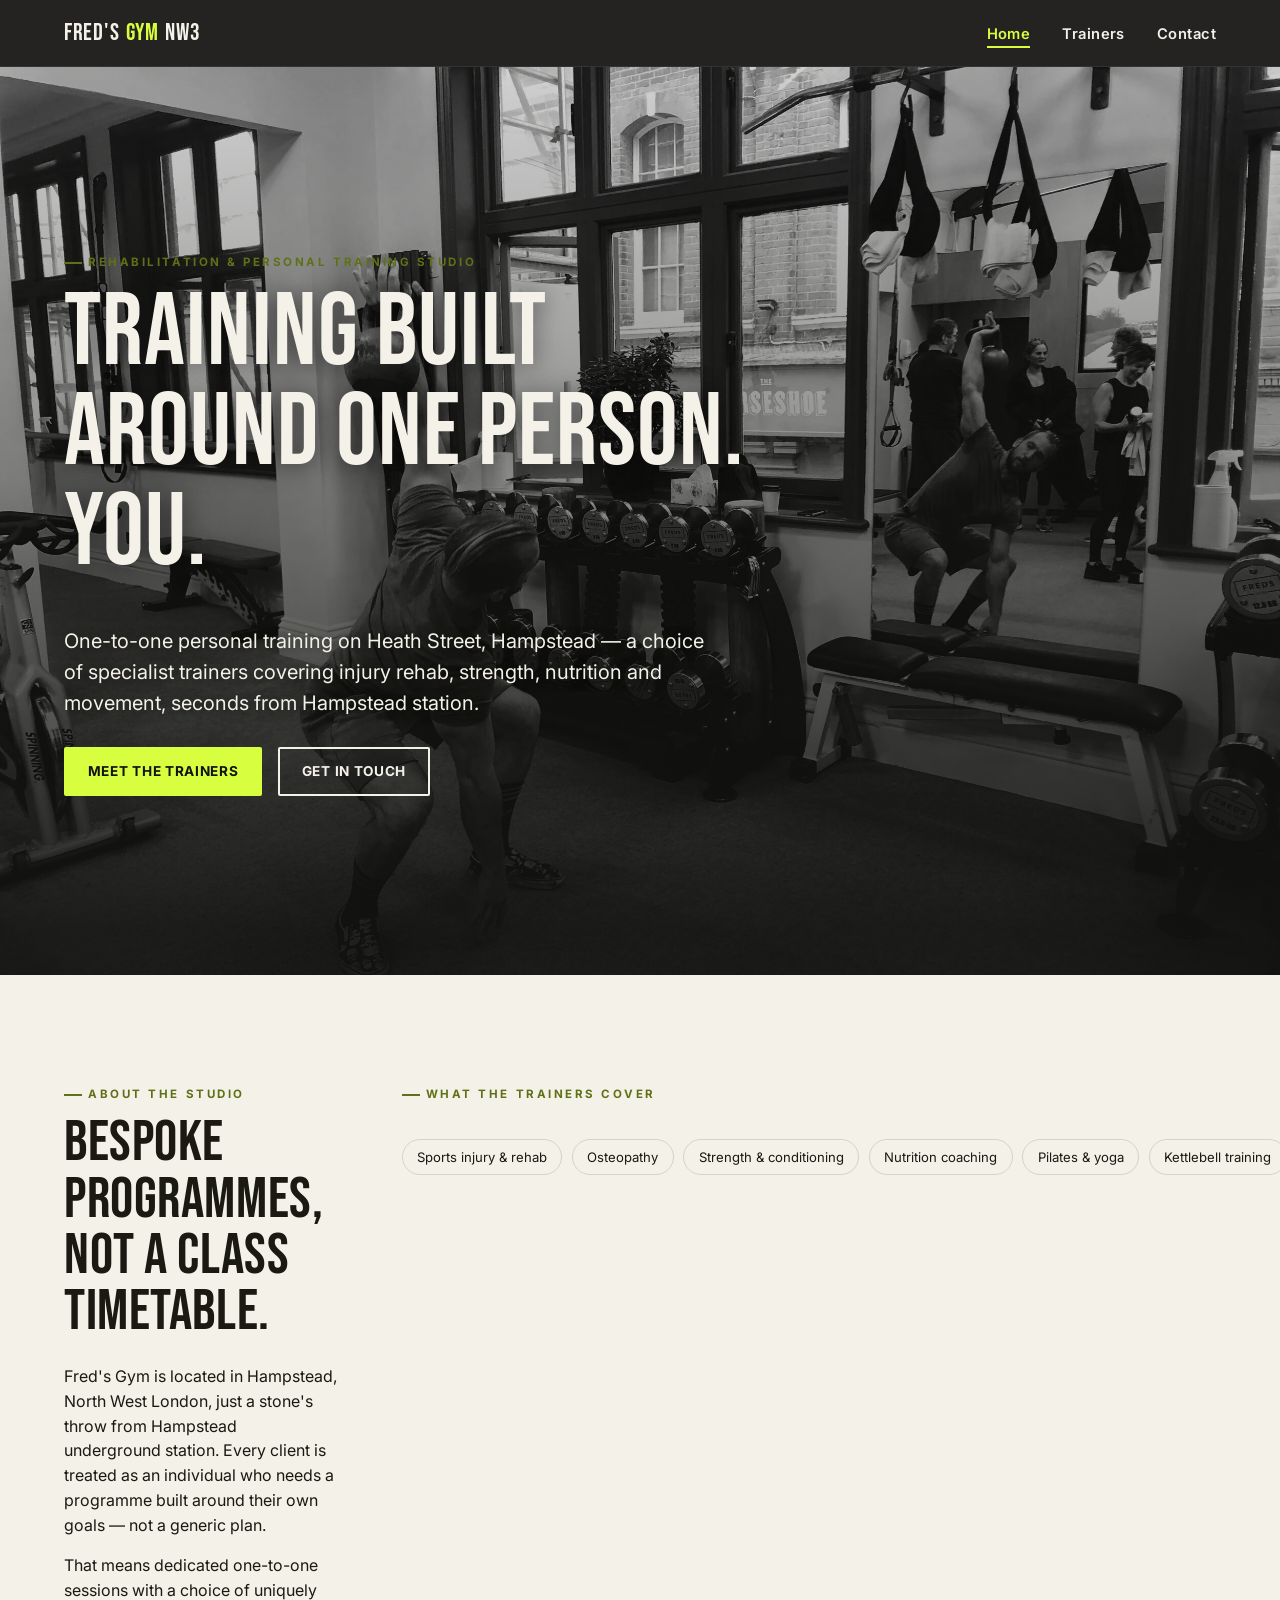
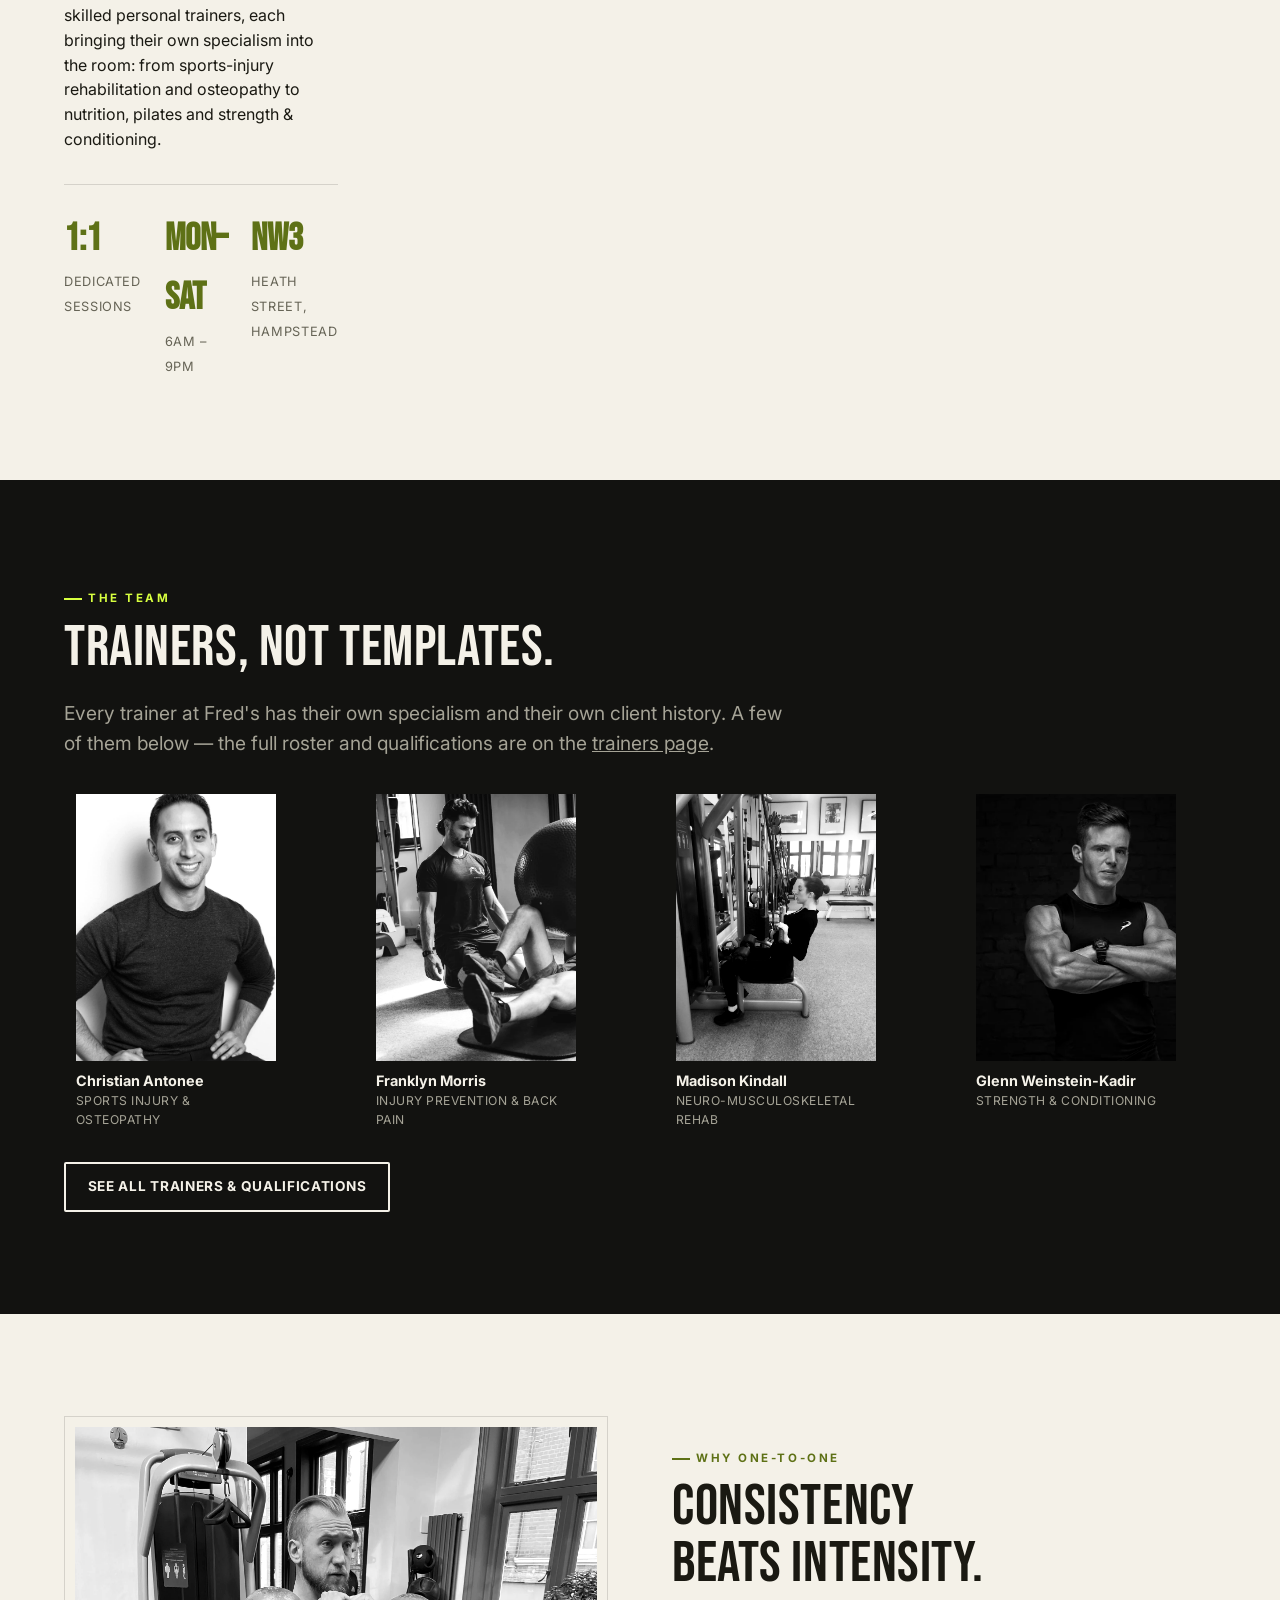
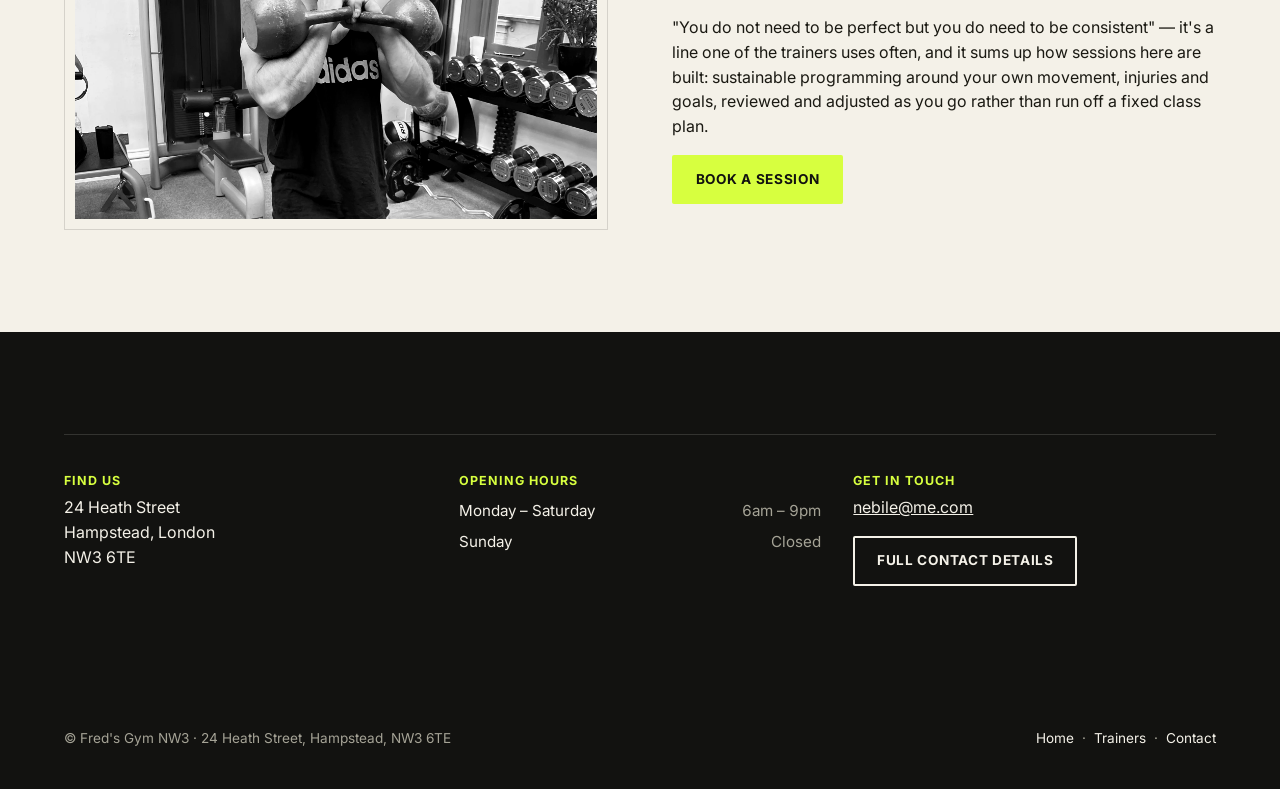
==== index.html @ 8e5bd510 "Build Fred's Gym NW3 demo redesign Custom 3-page static site (Home, Trainers, Contact) for Fred's Gy" ====
<!doctype html>
<html lang="en">
<head>
<meta charset="UTF-8">
<meta name="viewport" content="width=device-width, initial-scale=1">
<title>Fred's Gym NW3 — Personal Training & Rehab, Hampstead</title>
<meta name="description" content="Bespoke one-to-one personal training and rehabilitation on Heath Street, Hampstead NW3. A team of specialist trainers covering injury rehab, strength, nutrition, pilates and more.">
<link rel="preconnect" href="https://fonts.googleapis.com">
<link rel="preconnect" href="https://fonts.gstatic.com" crossorigin>
<link href="https://fonts.googleapis.com/css2?family=Bebas+Neue&family=Inter:wght@400;600;700;800&display=swap" rel="stylesheet">
<link rel="stylesheet" href="assets/css/style.css">
</head>
<body>

<header class="site-header">
  <div class="wrap">
    <a href="index.html" class="brand">FRED'S <span>GYM</span> NW3</a>
    <button class="nav-toggle" aria-expanded="false" aria-controls="primary-nav" aria-label="Toggle navigation">
      <span></span>
    </button>
    <nav class="main-nav" id="primary-nav">
      <ul>
        <li><a href="index.html" aria-current="page">Home</a></li>
        <li><a href="trainers.html">Trainers</a></li>
        <li><a href="contact.html">Contact</a></li>
      </ul>
    </nav>
  </div>
</header>

<main>

  <section class="hero">
    <div class="hero-media">
      <img src="assets/img/about_studio.jpg" alt="A trainer coaching a kettlebell swing on the studio floor at Fred's Gym NW3, Heath Street, Hampstead." width="2500" height="1875">
    </div>
    <div class="hero-content wrap">
      <p class="eyebrow">Rehabilitation &amp; Personal Training Studio</p>
      <h1>Training built<br>around one person.<br>You.</h1>
      <p class="hero-lede">One-to-one personal training on Heath Street, Hampstead — a choice of specialist trainers covering injury rehab, strength, nutrition and movement, seconds from Hampstead station.</p>
      <div class="hero-actions">
        <span class="btn-wrap"><a class="btn btn-primary" href="trainers.html">Meet the trainers</a></span>
        <span class="btn-wrap"><a class="btn btn-ghost" href="contact.html">Get in touch</a></span>
      </div>
    </div>
  </section>

  <section class="on-paper">
    <div class="wrap intro-grid">
      <div data-reveal>
        <p class="eyebrow">About the studio</p>
        <h2>Bespoke programmes,<br>not a class timetable.</h2>
        <p>Fred's Gym is located in Hampstead, North West London, just a stone's throw from Hampstead underground station. Every client is treated as an individual who needs a programme built around their own goals — not a generic plan.</p>
        <p>That means dedicated one-to-one sessions with a choice of uniquely skilled personal trainers, each bringing their own specialism into the room: from sports-injury rehabilitation and osteopathy to nutrition, pilates and strength &amp; conditioning.</p>
        <div class="stat-row">
          <div><strong>1:1</strong><span>Dedicated sessions</span></div>
          <div><strong>Mon–Sat</strong><span>6am – 9pm</span></div>
          <div><strong>NW3</strong><span>Heath Street, Hampstead</span></div>
        </div>
      </div>
      <div data-reveal>
        <p class="eyebrow">What the trainers cover</p>
        <div class="chip-row" role="list">
          <span class="chip" role="listitem">Sports injury &amp; rehab</span>
          <span class="chip" role="listitem">Osteopathy</span>
          <span class="chip" role="listitem">Strength &amp; conditioning</span>
          <span class="chip" role="listitem">Nutrition coaching</span>
          <span class="chip" role="listitem">Pilates &amp; yoga</span>
          <span class="chip" role="listitem">Kettlebell training</span>
          <span class="chip" role="listitem">Pre/post-natal training</span>
          <span class="chip" role="listitem">Remedial &amp; sports massage</span>
          <span class="chip" role="listitem">TMJ &amp; vocal rehab</span>
          <span class="chip" role="listitem">Older-adult &amp; joint-condition training</span>
        </div>
      </div>
    </div>
  </section>

  <section class="on-ink">
    <div class="wrap">
      <div data-reveal>
        <p class="eyebrow">The team</p>
        <h2>Trainers, not templates.</h2>
        <p class="lead">Every trainer at Fred's has their own specialism and their own client history. A few of them below — the full roster and qualifications are on the <a href="trainers.html">trainers page</a>.</p>
      </div>
      <div class="trainer-preview-strip" data-reveal>
        <figure class="mini-card">
          <div class="trainer-photo"><img src="assets/img/christian.jpg" alt="Christian Antonee, personal trainer at Fred's Gym NW3." width="995" height="1493" loading="lazy"></div>
          <figcaption>Christian Antonee<small>Sports injury &amp; osteopathy</small></figcaption>
        </figure>
        <figure class="mini-card">
          <div class="trainer-photo"><img src="assets/img/frank.jpg" alt="Franklyn Morris coaching a client through core work at Fred's Gym NW3." width="1500" height="1000" loading="lazy"></div>
          <figcaption>Franklyn Morris<small>Injury prevention &amp; back pain</small></figcaption>
        </figure>
        <figure class="mini-card">
          <div class="trainer-photo"><img src="assets/img/madison.jpg" alt="Madison Kindall training on the cable machine at Fred's Gym NW3." width="2500" height="3333" loading="lazy"></div>
          <figcaption>Madison Kindall<small>Neuro-musculoskeletal rehab</small></figcaption>
        </figure>
        <figure class="mini-card">
          <div class="trainer-photo"><img src="assets/img/glenn.jpg" alt="Glenn Weinstein-Kadir, strength and conditioning coach at Fred's Gym NW3." width="1024" height="683" loading="lazy"></div>
          <figcaption>Glenn Weinstein-Kadir<small>Strength &amp; conditioning</small></figcaption>
        </figure>
      </div>
      <span class="btn-wrap"><a class="btn btn-ghost" href="trainers.html">See all trainers &amp; qualifications</a></span>
    </div>
  </section>

  <section class="on-paper">
    <div class="wrap feature-split">
      <div class="photo-frame on-paper" data-reveal>
        <img src="assets/img/max.jpg" alt="Max Bojcun training with double kettlebells at Fred's Gym NW3." width="2048" height="1801" loading="lazy">
      </div>
      <div data-reveal>
        <p class="eyebrow">Why one-to-one</p>
        <h2>Consistency beats intensity.</h2>
        <p>"You do not need to be perfect but you do need to be consistent" — it's a line one of the trainers uses often, and it sums up how sessions here are built: sustainable programming around your own movement, injuries and goals, reviewed and adjusted as you go rather than run off a fixed class plan.</p>
        <span class="btn-wrap"><a class="btn btn-primary" href="contact.html">Book a session</a></span>
      </div>
    </div>
  </section>

  <section class="on-ink">
    <div class="wrap">
      <div class="info-strip" data-reveal>
        <div>
          <h4>Find us</h4>
          <p>24 Heath Street<br>Hampstead, London<br>NW3 6TE</p>
        </div>
        <div>
          <h4>Opening hours</h4>
          <table class="hours-table">
            <tr><td>Monday – Saturday</td><td>6am – 9pm</td></tr>
            <tr><td>Sunday</td><td>Closed</td></tr>
          </table>
        </div>
        <div>
          <h4>Get in touch</h4>
          <p><a href="mailto:nebile@me.com">nebile@me.com</a></p>
          <span class="btn-wrap"><a class="btn btn-ghost" href="contact.html">Full contact details</a></span>
        </div>
      </div>
    </div>
  </section>

</main>

<footer class="site-footer">
  <div class="wrap">
    <span>&copy; Fred's Gym NW3 · 24 Heath Street, Hampstead, NW3 6TE</span>
    <nav>
      <a href="index.html">Home</a> &nbsp;·&nbsp;
      <a href="trainers.html">Trainers</a> &nbsp;·&nbsp;
      <a href="contact.html">Contact</a>
    </nav>
  </div>
</footer>

<script src="assets/js/main.js"></script>
</body>
</html>
---- assets/css/style.css ----
/* ==========================================================================
   Fred's Gym NW3 — demo redesign
   Editorial black-and-white studio photography + a single electric-lime
   accent. Distinct from a template gym site on purpose: big condensed
   display type, generous whitespace, monochrome imagery treated like a
   fitness magazine rather than a stock-photo carousel.
   ========================================================================== */

@view-transition {
  navigation: auto;
}

:root {
  --ink: #121210;
  --ink-soft: #1c1c19;
  --paper: #f4f1e8;
  --paper-dim: #e7e2d4;
  --text-on-paper: #1a1912;
  --text-on-ink: #f4f1e8;
  --muted: #8a887c;
  --muted-strong: #666456; /* WCAG AA-safe on --paper for small caption text */
  --muted-on-ink: #a5a396;
  --accent: #d7ff3f;
  --accent-deep: color-mix(in oklch, var(--accent) 55%, black);
  --accent-soft: color-mix(in oklch, var(--accent) 30%, var(--paper));
  --line: color-mix(in oklch, var(--ink) 12%, var(--paper));
  --line-on-ink: color-mix(in oklch, var(--paper) 18%, var(--ink));

  --font-display: "Bebas Neue", "Oswald", "Arial Narrow", sans-serif;
  --font-body: "Inter", -apple-system, BlinkMacSystemFont, "Segoe UI", sans-serif;

  --container: min(72rem, 92vw);
  --radius: 2px;
}

*,
*::before,
*::after {
  box-sizing: border-box;
}

html {
  scroll-behavior: smooth;
}

@media (prefers-reduced-motion: reduce) {
  html {
    scroll-behavior: auto;
  }
  *,
  *::before,
  *::after {
    animation-duration: 0.001ms !important;
    animation-iteration-count: 1 !important;
    transition-duration: 0.001ms !important;
    scroll-behavior: auto !important;
  }
}

body {
  margin: 0;
  background: var(--paper);
  color: var(--text-on-paper);
  font-family: var(--font-body);
  font-size: 16px;
  line-height: 1.55;
  -webkit-font-smoothing: antialiased;
}

img {
  max-width: 100%;
  display: block;
}

a {
  color: inherit;
}

h1, h2, h3, h4 {
  font-family: var(--font-display);
  font-weight: 400;
  letter-spacing: 0.01em;
  line-height: 0.98;
  margin: 0 0 0.4em;
  text-wrap: balance;
}

h1 { font-size: clamp(2.75rem, 8vw, 6.5rem); }
h2 { font-size: clamp(2.1rem, 5.5vw, 3.6rem); }
h3 { font-size: clamp(1.4rem, 3vw, 1.9rem); }

p { margin: 0 0 1em; }

.eyebrow {
  display: inline-flex;
  align-items: center;
  gap: 0.5em;
  font-family: var(--font-body);
  font-weight: 700;
  font-size: 0.72rem;
  letter-spacing: 0.22em;
  text-transform: uppercase;
  color: var(--accent-deep);
}

.eyebrow::before {
  content: "";
  width: 1.6em;
  height: 2px;
  background: var(--accent-deep);
  display: inline-block;
}

section.on-ink .eyebrow,
.on-ink .eyebrow {
  color: var(--accent);
}
.on-ink .eyebrow::before {
  background: var(--accent);
}

/* Thin custom scrollbars on internally-scrolling elements */
.chip-row,
.trainer-scroller {
  scrollbar-width: thin;
  scrollbar-color: var(--accent-deep) transparent;
}
.chip-row::-webkit-scrollbar,
.trainer-scroller::-webkit-scrollbar {
  height: 6px;
}
.chip-row::-webkit-scrollbar-thumb,
.trainer-scroller::-webkit-scrollbar-thumb {
  background: var(--muted);
  border-radius: 4px;
}
.chip-row::-webkit-scrollbar-thumb:hover,
.trainer-scroller::-webkit-scrollbar-thumb:hover {
  background: var(--accent-deep);
}

/* ---------- Layout helpers ---------- */
.wrap {
  width: var(--container);
  margin-inline: auto;
}

section {
  padding: clamp(3rem, 8vw, 6.5rem) 0;
}

.on-ink {
  background: var(--ink);
  color: var(--text-on-ink);
}

.on-ink .muted { color: var(--muted-on-ink); }
.muted { color: var(--muted); }

/* ---------- Header / nav ---------- */
.site-header {
  position: sticky;
  top: 0;
  z-index: 40;
  background: color-mix(in oklch, var(--ink) 92%, transparent);
  backdrop-filter: blur(6px);
  border-bottom: 1px solid var(--line-on-ink);
}

.site-header .wrap {
  display: flex;
  align-items: center;
  justify-content: space-between;
  padding-block: 0.9rem;
}

.brand {
  font-family: var(--font-display);
  font-size: 1.5rem;
  letter-spacing: 0.03em;
  color: var(--text-on-ink);
  text-decoration: none;
  display: flex;
  align-items: baseline;
  gap: 0.4rem;
}

.brand span {
  color: var(--accent);
}

.nav-toggle {
  display: none;
  background: none;
  border: 1px solid var(--line-on-ink);
  color: var(--text-on-ink);
  width: 42px;
  height: 38px;
  border-radius: var(--radius);
  cursor: pointer;
  position: relative;
}

.nav-toggle span,
.nav-toggle span::before,
.nav-toggle span::after {
  content: "";
  position: absolute;
  left: 10px;
  right: 10px;
  height: 2px;
  background: currentColor;
  transition: transform 0.25s ease, opacity 0.25s ease;
}
.nav-toggle span { top: 18px; }
.nav-toggle span::before { top: -7px; }
.nav-toggle span::after { top: 7px; }

.nav-toggle[aria-expanded="true"] span {
  background: transparent;
}
.nav-toggle[aria-expanded="true"] span::before {
  transform: translateY(7px) rotate(45deg);
}
.nav-toggle[aria-expanded="true"] span::after {
  transform: translateY(-7px) rotate(-45deg);
}

.main-nav ul {
  list-style: none;
  display: flex;
  gap: 2rem;
  margin: 0;
  padding: 0;
}

.main-nav a {
  text-decoration: none;
  font-weight: 600;
  font-size: 0.92rem;
  letter-spacing: 0.03em;
  color: var(--text-on-ink);
  padding-bottom: 3px;
  border-bottom: 2px solid transparent;
  transition: border-color 0.2s ease, color 0.2s ease;
}

.main-nav a:hover,
.main-nav a[aria-current="page"] {
  color: var(--accent);
  border-color: var(--accent);
}

@media (max-width: 760px) {
  .nav-toggle { display: block; }
  .main-nav {
    position: absolute;
    top: 100%;
    left: 0;
    right: 0;
    background: var(--ink);
    border-bottom: 1px solid var(--line-on-ink);
    max-height: 0;
    overflow: hidden;
    transition: max-height 0.3s ease;
  }
  .main-nav.open { max-height: 20rem; }
  .main-nav ul {
    flex-direction: column;
    gap: 0;
    padding: 0.5rem var(--container-pad, 4vw);
  }
  .main-nav li { border-bottom: 1px solid var(--line-on-ink); }
  .main-nav a {
    display: block;
    padding: 1rem 0.5rem;
  }
}

/* ---------- Hero ---------- */
.hero {
  position: relative;
  min-height: min(86vh, 780px);
  display: flex;
  align-items: flex-end;
  color: var(--text-on-ink);
  overflow: hidden;
}

.hero-media {
  position: absolute;
  inset: 0;
  z-index: 0;
}

.hero-media img {
  width: 100%;
  height: 100%;
  object-fit: cover;
  object-position: 50% 30%;
}

.hero-media::after {
  content: "";
  position: absolute;
  inset: 0;
  background: linear-gradient(
    in oklch to top,
    color-mix(in oklch, var(--ink) 92%, transparent) 5%,
    color-mix(in oklch, var(--ink) 45%, transparent) 55%,
    color-mix(in oklch, var(--ink) 15%, transparent) 100%
  );
}

.hero-content {
  position: relative;
  z-index: 1;
  padding-block: clamp(2.5rem, 6vw, 5rem);
}

.hero-content h1 {
  text-shadow: 0 2px 24px rgba(0, 0, 0, 0.55);
}

.hero-lede {
  max-width: 40rem;
  font-size: clamp(1.05rem, 2vw, 1.25rem);
  color: var(--text-on-ink);
  text-shadow: 0 1px 12px rgba(0, 0, 0, 0.6);
}

.hero-actions {
  display: flex;
  flex-wrap: wrap;
  gap: 1rem;
  margin-top: 1.75rem;
}

/* ---------- Buttons ---------- */
.btn {
  display: inline-flex;
  align-items: center;
  gap: 0.5em;
  font-weight: 700;
  font-size: 0.85rem;
  letter-spacing: 0.05em;
  text-transform: uppercase;
  text-decoration: none;
  padding: 0.9em 1.6em;
  border-radius: var(--radius);
  border: 2px solid transparent;
  cursor: pointer;
}

/* wrapper handles hover, never the animated element itself */
.btn-wrap {
  display: inline-block;
}

.btn-primary {
  background: var(--accent);
  color: var(--ink);
}
.btn-wrap:hover .btn-primary,
.btn-wrap:focus-within .btn-primary {
  transform: translateY(-2px);
  box-shadow: 0 10px 24px -8px color-mix(in oklch, var(--accent) 65%, transparent);
}
.btn-primary { transition: transform 0.2s ease, box-shadow 0.2s ease; }

.btn-ghost {
  background: transparent;
  border-color: currentColor;
  color: inherit;
}
.btn-wrap:hover .btn-ghost,
.btn-wrap:focus-within .btn-ghost {
  background: var(--text-on-ink);
  color: var(--ink);
}
.on-paper .btn-ghost { color: var(--text-on-paper); }
.on-paper .btn-wrap:hover .btn-ghost { background: var(--ink); color: var(--text-on-ink); }
.btn-ghost { transition: background 0.2s ease, color 0.2s ease; }

/* ---------- About / intro ---------- */
.intro-grid {
  display: grid;
  gap: clamp(2rem, 5vw, 4rem);
  grid-template-columns: 1.1fr 1fr;
  align-items: start;
}

@media (max-width: 820px) {
  .intro-grid { grid-template-columns: 1fr; }
}

.stat-row {
  display: grid;
  grid-template-columns: repeat(3, 1fr);
  gap: 1.5rem;
  margin-top: 2rem;
  padding-top: 1.5rem;
  border-top: 1px solid var(--line);
}

.stat-row strong {
  display: block;
  font-family: var(--font-display);
  font-size: clamp(1.8rem, 4vw, 2.4rem);
  color: var(--accent-deep);
  font-variant-numeric: tabular-nums;
}

.stat-row span {
  font-size: 0.8rem;
  color: var(--muted-strong);
  text-transform: uppercase;
  letter-spacing: 0.05em;
}

/* ---------- Specialism chips ---------- */
.chip-row {
  display: flex;
  gap: 0.6rem;
  overflow-x: auto;
  padding-bottom: 0.75rem;
  margin: 1.5rem 0 0;
}

.chip {
  flex: none;
  border: 1px solid var(--line);
  border-radius: 999px;
  padding: 0.5em 1.1em;
  font-size: 0.82rem;
  white-space: nowrap;
  color: var(--text-on-paper);
}

.on-ink .chip {
  border-color: var(--line-on-ink);
  color: var(--text-on-ink);
}

/* ---------- Trainer preview / grid ---------- */
.trainer-grid {
  display: grid;
  grid-template-columns: repeat(auto-fit, minmax(15.5rem, 20rem));
  justify-content: center;
  gap: 1.75rem;
  grid-auto-rows: 1fr;
}

.trainer-card {
  display: grid;
  grid-template-rows: subgrid;
  grid-row: span 3;
  background: var(--paper);
  border: 1px solid var(--line);
}

.on-ink .trainer-card {
  background: var(--ink-soft);
  border-color: var(--line-on-ink);
}

.trainer-photo {
  aspect-ratio: 4 / 5;
  overflow: hidden;
  background: var(--ink);
}

.trainer-photo img {
  width: 100%;
  height: 100%;
  object-fit: cover;
  filter: grayscale(1) contrast(1.05);
}

.trainer-body {
  padding: 1.25rem 1.35rem 1.5rem;
  display: grid;
  grid-template-rows: subgrid;
  grid-row: span 2;
  gap: 0.5rem;
}

.trainer-body h3 { margin-bottom: 0.1em; }

.trainer-role {
  font-size: 0.78rem;
  text-transform: uppercase;
  letter-spacing: 0.06em;
  color: var(--accent-deep);
  font-weight: 700;
  margin-bottom: 0.4em;
}

.on-ink .trainer-role { color: var(--accent); }

.trainer-body details {
  margin-top: 0.6rem;
  border-top: 1px dashed var(--line);
  padding-top: 0.6rem;
}
.on-ink .trainer-body details { border-color: var(--line-on-ink); }

.trainer-body summary {
  cursor: pointer;
  font-weight: 700;
  font-size: 0.78rem;
  text-transform: uppercase;
  letter-spacing: 0.05em;
  list-style: none;
}
.trainer-body summary::-webkit-details-marker { display: none; }
.trainer-body summary::after {
  content: "+";
  float: right;
  font-family: var(--font-display);
}
.trainer-body details[open] summary::after {
  content: "\2212";
}

.trainer-body ul {
  margin: 0.6em 0 0;
  padding-left: 1.1em;
  font-size: 0.88rem;
  color: var(--muted-strong);
}
.on-ink .trainer-body ul { color: var(--muted-on-ink); }

/* Dim sibling cards while one card's bio is expanded, via :has() */
.trainer-grid:has(details[open]) .trainer-card:not(:has(details[open])) {
  opacity: 0.55;
  transition: opacity 0.25s ease;
}

.trainer-preview-strip {
  display: flex;
  gap: 1.25rem;
  overflow-x: auto;
  padding-bottom: 1rem;
  scroll-snap-type: x mandatory;
}

.trainer-preview-strip .mini-card {
  flex: none;
  width: 12.5rem;
  scroll-snap-align: start;
}

.mini-card .trainer-photo {
  aspect-ratio: 3 / 4;
}

.mini-card figcaption {
  margin-top: 0.6rem;
  font-weight: 700;
  font-size: 0.9rem;
}

.mini-card figcaption small {
  display: block;
  font-weight: 400;
  color: var(--muted-on-ink);
  font-size: 0.76rem;
  text-transform: uppercase;
  letter-spacing: 0.04em;
}
.on-paper .mini-card figcaption small { color: var(--muted-strong); }

/* ---------- Split / feature blocks ---------- */
.feature-split {
  display: grid;
  grid-template-columns: 1fr 1fr;
  gap: clamp(2rem, 5vw, 4rem);
  align-items: center;
}
@media (max-width: 820px) {
  .feature-split { grid-template-columns: 1fr; }
}

.photo-frame {
  border: 1px solid var(--line-on-ink);
  padding: 0.6rem;
}
.on-paper .photo-frame { border-color: var(--line); }

.photo-frame img {
  filter: grayscale(1) contrast(1.05);
  aspect-ratio: 4 / 3;
  width: 100%;
  height: auto; /* overrides the HTML width/height presentational hint so aspect-ratio can actually size this img (see AGENTS.md image-sizing note) */
  object-fit: cover;
}

/* ---------- Info strip (address / hours) ---------- */
.info-strip {
  display: grid;
  grid-template-columns: repeat(3, 1fr);
  gap: 2rem;
  border-top: 1px solid var(--line-on-ink);
  padding-top: 2.5rem;
}
@media (max-width: 720px) {
  .info-strip { grid-template-columns: 1fr; }
}

.info-strip h4 {
  font-family: var(--font-body);
  font-weight: 700;
  font-size: 0.78rem;
  text-transform: uppercase;
  letter-spacing: 0.08em;
  color: var(--accent);
  margin-bottom: 0.6em;
}

.hours-table {
  font-variant-numeric: tabular-nums;
  border-collapse: collapse;
  width: 100%;
}
.hours-table td {
  padding: 0.25em 0;
  font-size: 0.95rem;
}
.hours-table td:last-child {
  text-align: right;
  color: var(--muted-on-ink);
}
.on-paper .hours-table td:last-child { color: var(--muted-strong); }

/* ---------- Footer ---------- */
.site-footer {
  background: var(--ink);
  color: var(--muted-on-ink);
  padding: 2.5rem 0;
  font-size: 0.85rem;
}
.site-footer .wrap {
  display: flex;
  flex-wrap: wrap;
  gap: 1rem;
  justify-content: space-between;
  align-items: center;
}
.site-footer a {
  color: var(--text-on-ink);
  text-decoration: none;
}
.site-footer a:hover { color: var(--accent); }

/* ---------- Contact page ---------- */
.contact-grid {
  display: grid;
  grid-template-columns: 1fr 1fr;
  gap: clamp(2rem, 5vw, 4rem);
}
@media (max-width: 820px) {
  .contact-grid { grid-template-columns: 1fr; }
}

.contact-card {
  background: var(--ink);
  color: var(--text-on-ink);
  padding: clamp(1.75rem, 4vw, 2.75rem);
}

/* This card is always a dark surface regardless of the section it sits in
   (e.g. nested inside an .on-paper section on the Contact page) -- pin its
   own eyebrow/hours-table colors so an ancestor .on-paper override can't
   leak a light-surface color in here. */
.contact-card .eyebrow {
  color: var(--accent);
}
.contact-card .eyebrow::before {
  background: var(--accent);
}
.contact-card .hours-table td:last-child {
  color: var(--muted-on-ink);
}

.contact-card dl {
  margin: 1.5rem 0 0;
}
.contact-card dt {
  font-size: 0.76rem;
  text-transform: uppercase;
  letter-spacing: 0.08em;
  color: var(--accent);
  margin-top: 1.3rem;
}
.contact-card dd {
  margin: 0.25rem 0 0;
  font-size: 1.05rem;
}

.map-frame {
  border: 1px solid var(--line);
  overflow: hidden;
  aspect-ratio: 4 / 3.4;
}
.map-frame iframe {
  width: 100%;
  height: 100%;
  border: 0;
  filter: grayscale(0.15) contrast(1.05);
}

.notice {
  border-left: 3px solid var(--accent-deep);
  padding: 0.9rem 1.1rem;
  background: var(--paper-dim);
  color: var(--text-on-paper); /* always a light chip -- pin dark text so it stays legible even nested in a dark card that sets an ambient light color */
  font-size: 0.92rem;
  margin-top: 1.5rem;
}

/* ---------- Scroll reveal ---------- */
[data-reveal] {
  opacity: 0;
  transform: translateY(18px);
  transition: opacity 0.6s ease, transform 0.6s ease;
}
[data-reveal].is-visible {
  opacity: 1;
  transform: none;
}
@media (prefers-reduced-motion: reduce) {
  [data-reveal] {
    opacity: 1;
    transform: none;
    transition: none;
  }
}

/* ---------- Page header (non-home pages) ---------- */
.page-header {
  padding-top: clamp(3.5rem, 9vw, 6rem);
  padding-bottom: clamp(2.5rem, 6vw, 4rem);
}

.page-header .eyebrow { margin-bottom: 0.8rem; }

.lead {
  max-width: 46rem;
  font-size: clamp(1.05rem, 2vw, 1.2rem);
  color: var(--muted-on-ink);
}
.on-paper .lead { color: var(--muted-strong); }
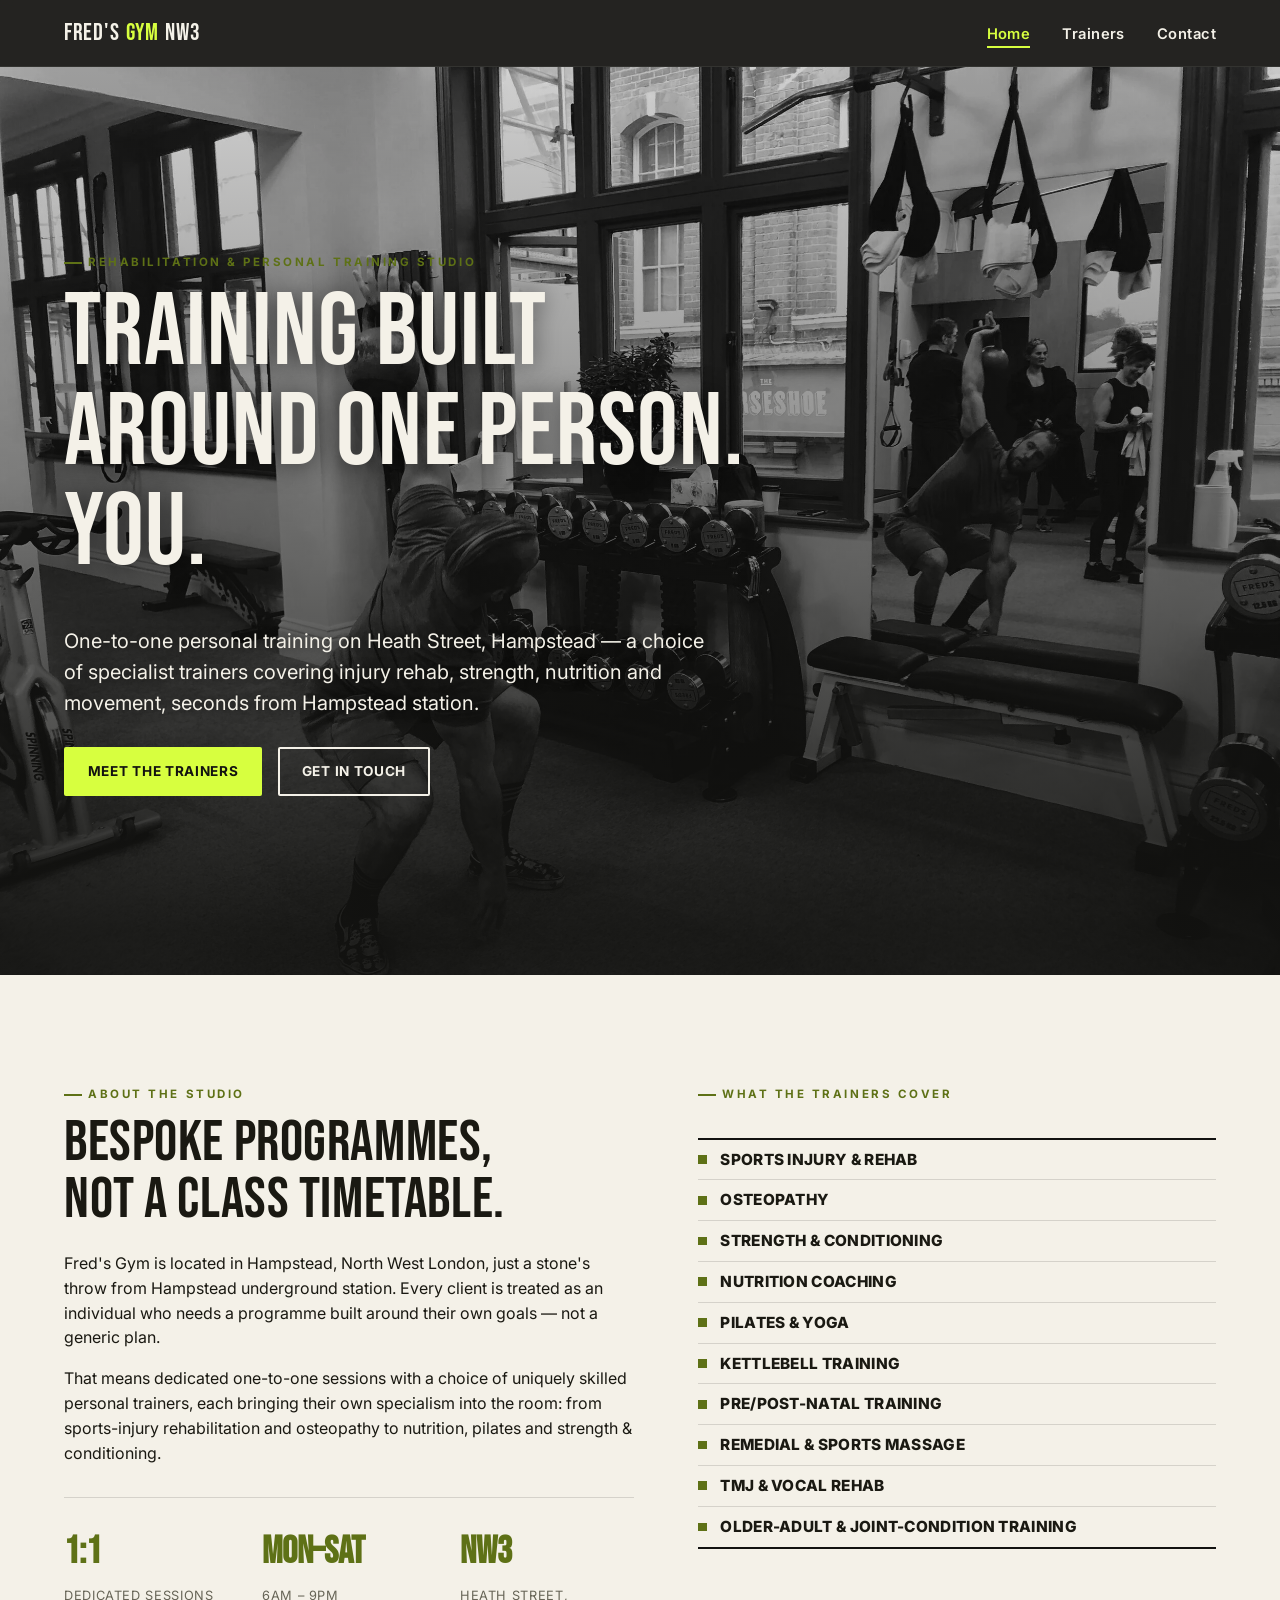
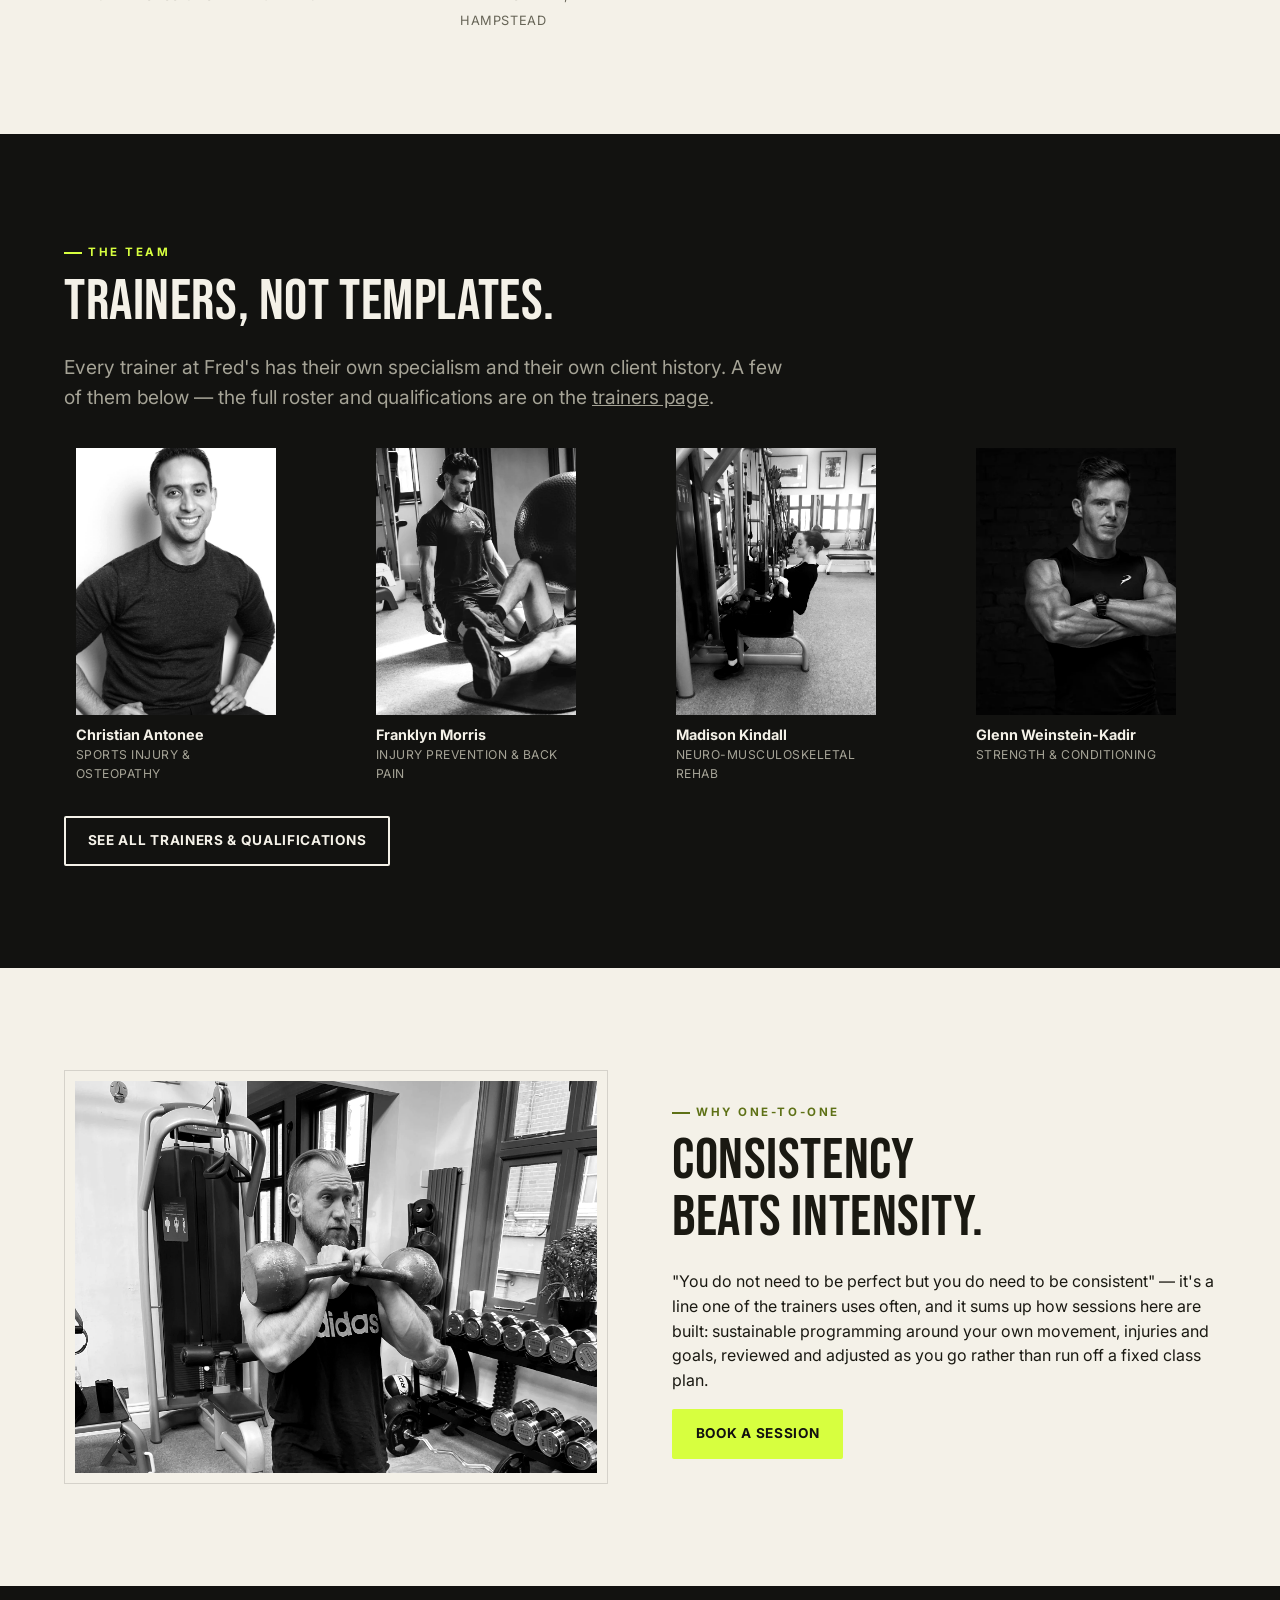
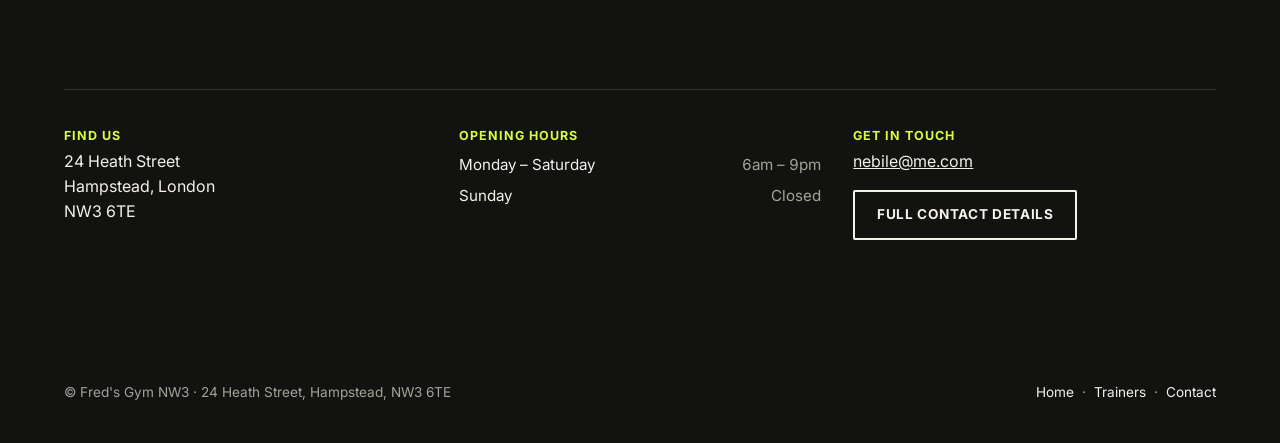
==== commit 988af4bd: "Show trainer coverage as list" ====
--- a/index.html
+++ b/index.html
@@ -60,18 +60,18 @@
       </div>
       <div data-reveal>
         <p class="eyebrow">What the trainers cover</p>
-        <div class="chip-row" role="list">
-          <span class="chip" role="listitem">Sports injury &amp; rehab</span>
-          <span class="chip" role="listitem">Osteopathy</span>
-          <span class="chip" role="listitem">Strength &amp; conditioning</span>
-          <span class="chip" role="listitem">Nutrition coaching</span>
-          <span class="chip" role="listitem">Pilates &amp; yoga</span>
-          <span class="chip" role="listitem">Kettlebell training</span>
-          <span class="chip" role="listitem">Pre/post-natal training</span>
-          <span class="chip" role="listitem">Remedial &amp; sports massage</span>
-          <span class="chip" role="listitem">TMJ &amp; vocal rehab</span>
-          <span class="chip" role="listitem">Older-adult &amp; joint-condition training</span>
-        </div>
+        <ul class="specialism-list">
+          <li>Sports injury &amp; rehab</li>
+          <li>Osteopathy</li>
+          <li>Strength &amp; conditioning</li>
+          <li>Nutrition coaching</li>
+          <li>Pilates &amp; yoga</li>
+          <li>Kettlebell training</li>
+          <li>Pre/post-natal training</li>
+          <li>Remedial &amp; sports massage</li>
+          <li>TMJ &amp; vocal rehab</li>
+          <li>Older-adult &amp; joint-condition training</li>
+        </ul>
       </div>
     </div>
   </section>
--- a/assets/css/style.css
+++ b/assets/css/style.css
@@ -390,6 +390,16 @@
   align-items: start;
 }
 
+/* Grid items default to min-width: auto, so a track holding an unshrinkable
+   flex row (the .chip-row below, whose chips use flex: none) would otherwise
+   be forced to its full unwrapped content width -- ballooning this column
+   and squeezing the other one into a tall, narrow sliver with a large blank
+   area beside/below it. min-width: 0 lets the track honour the 1.1fr/1fr
+   split and lets .chip-row's own overflow-x: auto do the scrolling instead. */
+.intro-grid > div {
+  min-width: 0;
+}
+
 @media (max-width: 820px) {
   .intro-grid { grid-template-columns: 1fr; }
 }
@@ -418,7 +428,7 @@
   letter-spacing: 0.05em;
 }
 
-/* ---------- Specialism chips ---------- */
+/* ---------- Specialism chips/list ---------- */
 .chip-row {
   display: flex;
   gap: 0.6rem;
@@ -442,6 +452,38 @@
   color: var(--text-on-ink);
 }
 
+.specialism-list {
+  margin: 1.4rem 0 0;
+  padding: 0;
+  list-style: none;
+  border-top: 2px solid var(--ink);
+  border-bottom: 2px solid var(--ink);
+}
+
+.specialism-list li {
+  display: flex;
+  align-items: center;
+  gap: 0.85rem;
+  min-height: 2.55rem;
+  border-bottom: 1px solid var(--line);
+  font-weight: 800;
+  letter-spacing: 0.02em;
+  text-transform: uppercase;
+  font-size: clamp(0.84rem, 1.5vw, 0.96rem);
+}
+
+.specialism-list li::before {
+  content: "";
+  flex: 0 0 0.55rem;
+  width: 0.55rem;
+  height: 0.55rem;
+  background: var(--accent-deep);
+}
+
+.specialism-list li:last-child {
+  border-bottom: 0;
+}
+
 /* ---------- Trainer preview / grid ---------- */
 .trainer-grid {
   display: grid;
@@ -498,29 +540,21 @@
 
 .on-ink .trainer-role { color: var(--accent); }
 
-.trainer-body details {
+/* Qualifications are always-visible plain content -- no click/toggle
+   required to see them (see AGENTS.md client-feedback fix history). */
+.trainer-quals {
   margin-top: 0.6rem;
   border-top: 1px dashed var(--line);
   padding-top: 0.6rem;
 }
-.on-ink .trainer-body details { border-color: var(--line-on-ink); }
-
-.trainer-body summary {
-  cursor: pointer;
+.on-ink .trainer-quals { border-color: var(--line-on-ink); }
+
+.quals-label {
   font-weight: 700;
   font-size: 0.78rem;
   text-transform: uppercase;
   letter-spacing: 0.05em;
-  list-style: none;
-}
-.trainer-body summary::-webkit-details-marker { display: none; }
-.trainer-body summary::after {
-  content: "+";
-  float: right;
-  font-family: var(--font-display);
-}
-.trainer-body details[open] summary::after {
-  content: "\2212";
+  margin: 0 0 0.3em;
 }
 
 .trainer-body ul {
@@ -531,11 +565,6 @@
 }
 .on-ink .trainer-body ul { color: var(--muted-on-ink); }
 
-/* Dim sibling cards while one card's bio is expanded, via :has() */
-.trainer-grid:has(details[open]) .trainer-card:not(:has(details[open])) {
-  opacity: 0.55;
-  transition: opacity 0.25s ease;
-}
 
 .trainer-preview-strip {
   display: flex;
